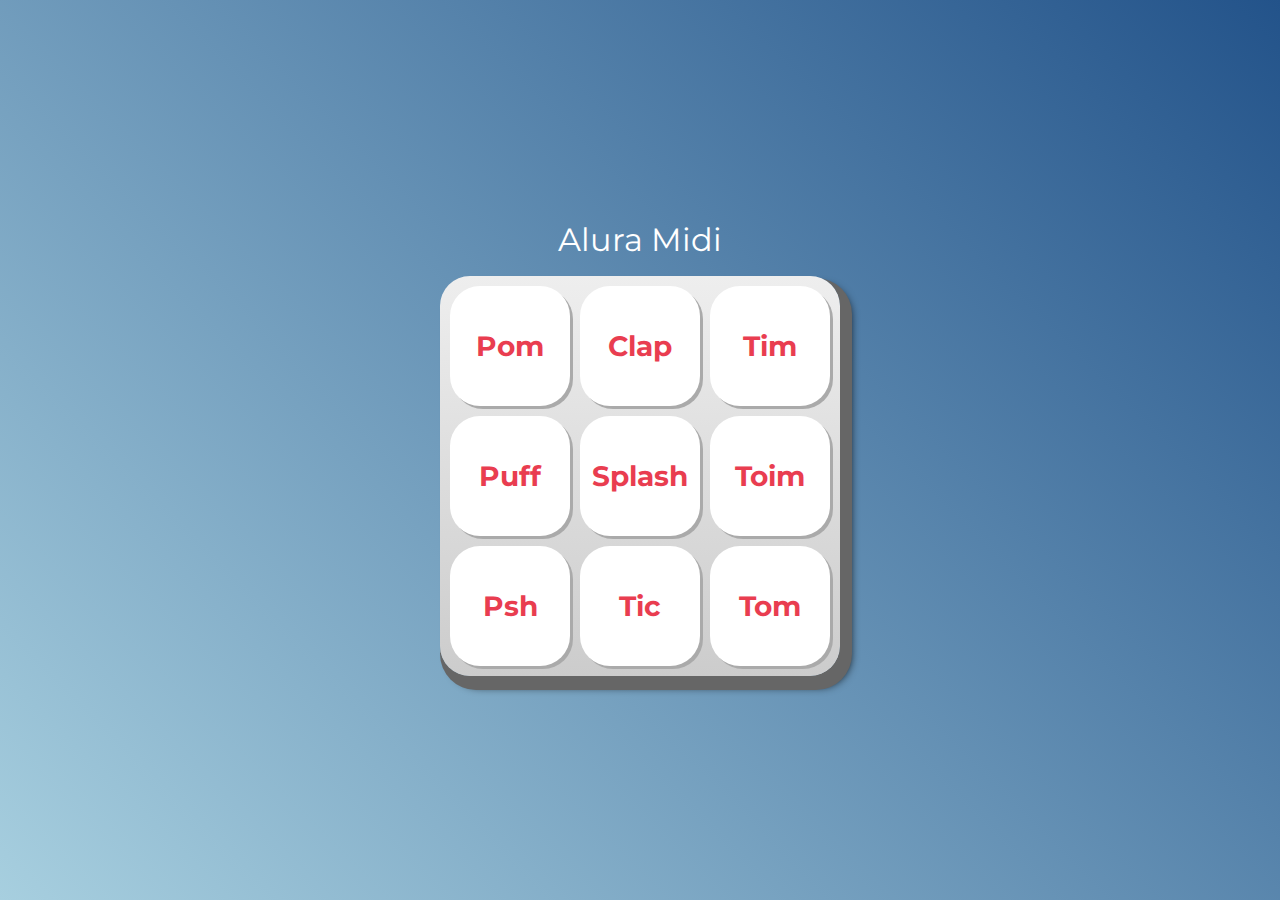
==== aluramidi-curso-aula5/index.html @ 40caa9a8 "Add files via upload" ====
<!DOCTYPE html>
<html lang="pt-BR">
<head>
    <meta charset="UTF-8">
    <meta http-equiv="X-UA-Compatible" content="IE=edge">
    <meta name="viewport" content="width=device-width, initial-scale=1.0">

    <title>Alura MIDI</title>

    <link rel="preconnect" href="https://fonts.googleapis.com">
    <link rel="preconnect" href="https://fonts.gstatic.com" crossorigin>
    <link href="https://fonts.googleapis.com/css2?family=Montserrat:wght@500;600&display=swap" rel="stylesheet">

    <link rel="icon" type="image/png" href="images/bateria.png">
    <link rel="stylesheet" href="css/reset.css">
    <link rel="stylesheet" href="css/estilos.css">

</head>
<body>

    <h1>Alura Midi</h1>

    <section class="teclado">
        <button class="tecla tecla_pom">Pom</button>
        <button class="tecla tecla_clap">Clap</button>
        <button class="tecla tecla_tim">Tim</button>

        <button class="tecla tecla_puff">Puff</button>
        <button class="tecla tecla_splash">Splash</button>
        <button class="tecla tecla_toim">Toim</button>

        <button class="tecla tecla_psh">Psh</button>
        <button class="tecla tecla_tic">Tic</button>
        <button class="tecla tecla_tom">Tom</button>
    </section>

    <audio src="sounds/keyq.wav" id="som_tecla_pom"></audio>
    <audio src="sounds/keyw.wav" id="som_tecla_clap"></audio>
    <audio src="sounds/keye.wav" id="som_tecla_tim"></audio>
    <audio src="sounds/keya.wav" id="som_tecla_puff"></audio>
    <audio src="sounds/keys.wav" id="som_tecla_splash"></audio>
    <audio src="sounds/keyd.wav" id="som_tecla_toim"></audio>
    <audio src="sounds/keyz.wav" id="som_tecla_psh"></audio>
    <audio src="sounds/keyx.wav" id="som_tecla_tic"></audio>
    <audio src="sounds/keyc.wav" id="som_tecla_tom"></audio>

    <script src="main.js"></script>

</body>
</html>
---- aluramidi-curso-aula5/css/estilos.css ----
:root {
  --cinza: #aaa;
  --vermelha: #e93d50;
  --vermelha-escura: #af303f;
  --branca: #fff;
  --luz: rgb(229, 255, 0);
}

body {
  align-items: center;
  background: linear-gradient(45deg, #a7cfdf 0%,#23538a 100%);
  display: flex;
  justify-content: center;
  flex-direction: column;
  font-family: 'Montserrat', sans-serif;
  min-height: 100vh;
}

h1 {
  color: var(--branca);
  margin-bottom: 20px;
  font-size: 2rem;
}

.teclado {
  background: linear-gradient(to bottom, #eeeeee 0%,#cccccc 100%);
  box-shadow: 6px 8px 0 6px #666, 10px 10px 10px #000;
  border-radius: 30px;
  display: grid;
  gap: 10px;
  grid-template-columns: repeat(3, 1fr);
  padding: 10px;
}

.tecla {
  background-color: var(--branca);
  border-radius: 30px;
  box-shadow: 3px 3px 0 var(--cinza);
  color: var(--vermelha);
  cursor: pointer;
  height: 120px;
  font-size: 1.75em;
  font-weight: bold;
  line-height: 120px;
  text-align: center;
  width: 120px;
}

.tecla.ativa,
.tecla:active {
  background-color: var(--vermelha);
  border: 4px solid  var(--vermelha);
  box-shadow: 3px 3px 0 var(--vermelha-escura) inset;
  color: var(--branca);
  outline: none;
}

.tecla.focus,
.tecla:focus {
  outline: none;
  box-shadow: 1px 1px 10px var(--luz);
}

.tecla.ativa:focus,
.tecla:active:focus {
  box-shadow: 3px 3px 0 var(--vermelha-escura) inset, 1px 1px 10px var(--luz);
}
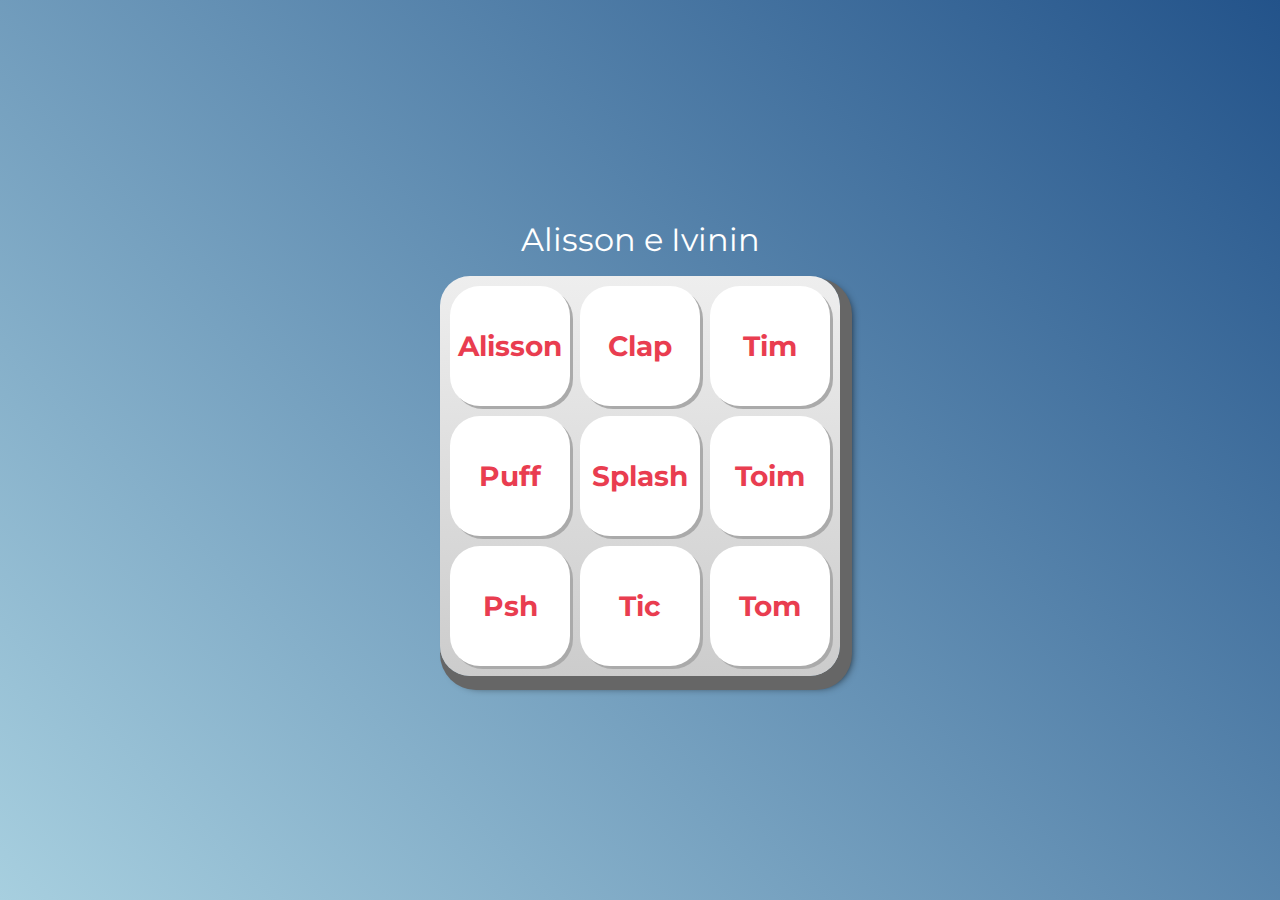
==== commit 5ccb478b: "Add files via upload" ====
--- a/aluramidi-curso-aula5/index.html
+++ b/aluramidi-curso-aula5/index.html
@@ -18,10 +18,10 @@
 </head>
 <body>
 
-    <h1>Alura Midi</h1>
+    <h1>Alisson e Ivinin</h1>
 
     <section class="teclado">
-        <button class="tecla tecla_pom">Pom</button>
+        <button class="tecla tecla_alisson">Alisson</button>
         <button class="tecla tecla_clap">Clap</button>
         <button class="tecla tecla_tim">Tim</button>
 
@@ -34,7 +34,7 @@
         <button class="tecla tecla_tom">Tom</button>
     </section>
 
-    <audio src="sounds/keyq.wav" id="som_tecla_pom"></audio>
+    <audio src="sounds/keyq.wav" id="som_tecla_alisson"></audio>
     <audio src="sounds/keyw.wav" id="som_tecla_clap"></audio>
     <audio src="sounds/keye.wav" id="som_tecla_tim"></audio>
     <audio src="sounds/keya.wav" id="som_tecla_puff"></audio>
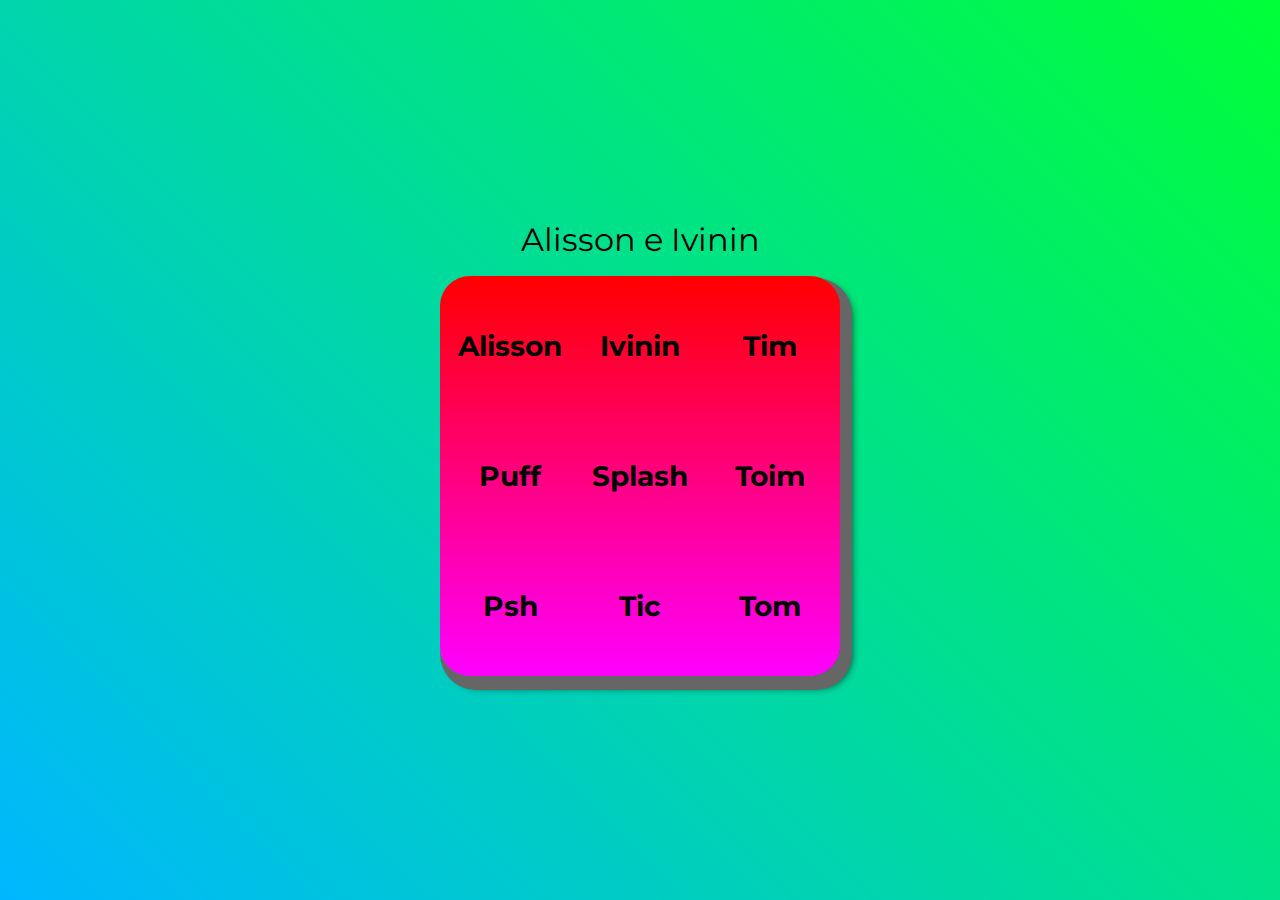
==== commit 111ade3a: "Add files via upload" ====
--- a/aluramidi-curso-aula5/index.html
+++ b/aluramidi-curso-aula5/index.html
@@ -22,7 +22,7 @@
 
     <section class="teclado">
         <button class="tecla tecla_alisson">Alisson</button>
-        <button class="tecla tecla_clap">Clap</button>
+        <button class="tecla tecla_ivinin">Ivinin</button>
         <button class="tecla tecla_tim">Tim</button>
 
         <button class="tecla tecla_puff">Puff</button>
@@ -34,7 +34,7 @@
         <button class="tecla tecla_tom">Tom</button>
     </section>
 
-    <audio src="sounds/keyq.wav" id="som_tecla_alisson"></audio>
+    <audio src="sounds/keyq.wav" id="som_tecla_pom"></audio>
     <audio src="sounds/keyw.wav" id="som_tecla_clap"></audio>
     <audio src="sounds/keye.wav" id="som_tecla_tim"></audio>
     <audio src="sounds/keya.wav" id="som_tecla_puff"></audio>
--- a/aluramidi-curso-aula5/css/estilos.css
+++ b/aluramidi-curso-aula5/css/estilos.css
@@ -1,14 +1,14 @@
 :root {
-  --cinza: #aaa;
-  --vermelha: #e93d50;
-  --vermelha-escura: #af303f;
-  --branca: #fff;
+  --vermelho: #f00000;
+  --azul: #003cff;
+  --vermelha-escura: #8a2929;
+  --rosa: #c526d3;
   --luz: rgb(229, 255, 0);
 }
 
 body {
   align-items: center;
-  background: linear-gradient(45deg, #a7cfdf 0%,#23538a 100%);
+  background: linear-gradient(45deg, #00b7ff 0%,#00ff37 100%);
   display: flex;
   justify-content: center;
   flex-direction: column;
@@ -23,7 +23,7 @@
 }
 
 .teclado {
-  background: linear-gradient(to bottom, #eeeeee 0%,#cccccc 100%);
+  background: linear-gradient(to bottom, #ff0000 0%,#ff00ff 100%);
   box-shadow: 6px 8px 0 6px #666, 10px 10px 10px #000;
   border-radius: 30px;
   display: grid;
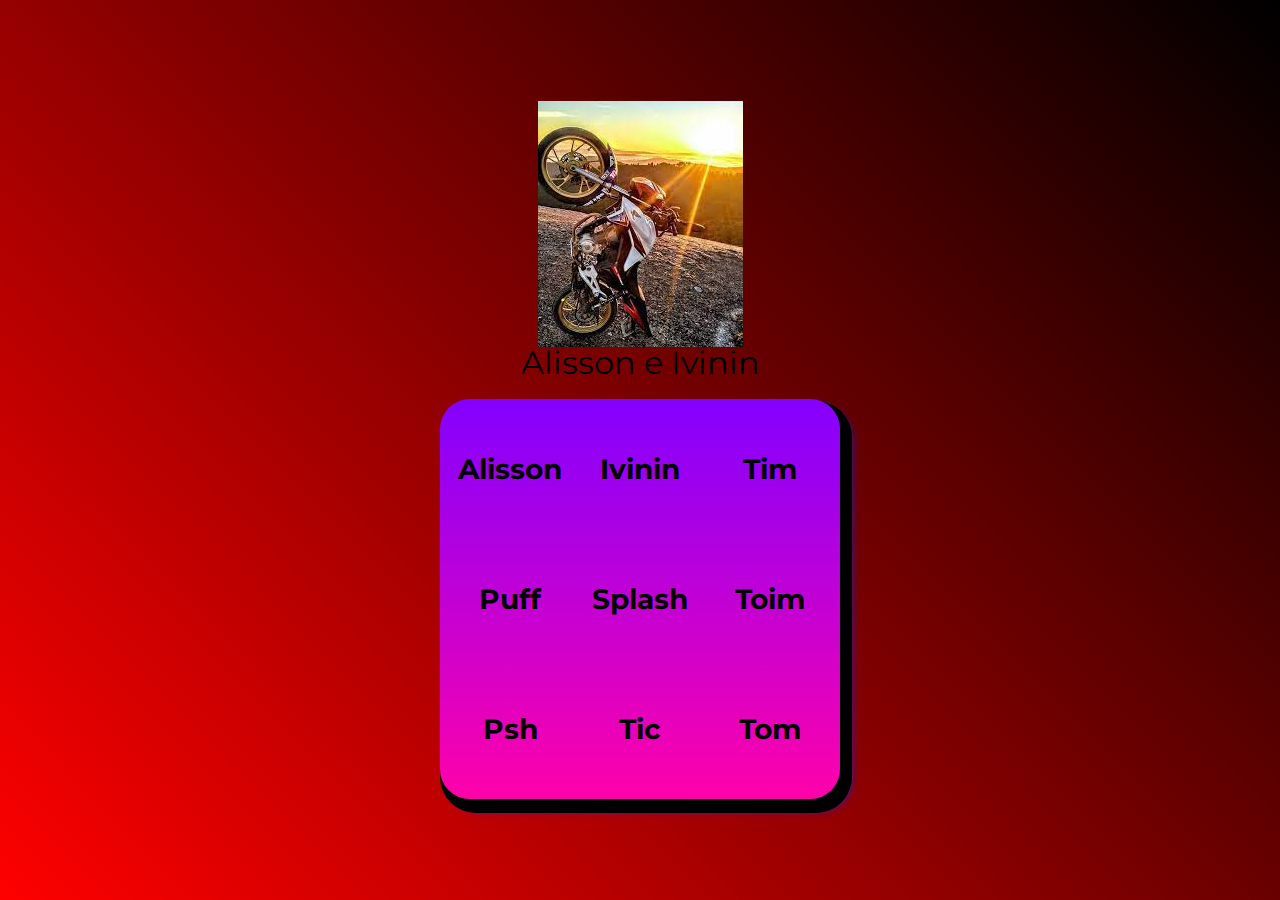
==== commit e344d6f9: "Add files via upload" ====
--- a/aluramidi-curso-aula5/index.html
+++ b/aluramidi-curso-aula5/index.html
@@ -11,13 +11,13 @@
     <link rel="preconnect" href="https://fonts.gstatic.com" crossorigin>
     <link href="https://fonts.googleapis.com/css2?family=Montserrat:wght@500;600&display=swap" rel="stylesheet">
 
-    <link rel="icon" type="image/png" href="images/bateria.png">
+    <link rel="icon" type="image.png" href="images/bateria.png">
     <link rel="stylesheet" href="css/reset.css">
     <link rel="stylesheet" href="css/estilos.css">
 
 </head>
 <body>
-
+<img src="images/download.jpeg" alt="">
     <h1>Alisson e Ivinin</h1>
 
     <section class="teclado">
--- a/aluramidi-curso-aula5/css/estilos.css
+++ b/aluramidi-curso-aula5/css/estilos.css
@@ -8,7 +8,7 @@
 
 body {
   align-items: center;
-  background: linear-gradient(45deg, #00b7ff 0%,#00ff37 100%);
+  background: linear-gradient(45deg, #ff0000 0%,#000000 100%);
   display: flex;
   justify-content: center;
   flex-direction: column;
@@ -23,8 +23,8 @@
 }
 
 .teclado {
-  background: linear-gradient(to bottom, #ff0000 0%,#ff00ff 100%);
-  box-shadow: 6px 8px 0 6px #666, 10px 10px 10px #000;
+  background: linear-gradient(to bottom, #8400ff 0%,#ff01aa 100%);
+  box-shadow: 6px 8px 0 6px #000000, 10px 10px 10px #0026ff;
   border-radius: 30px;
   display: grid;
   gap: 10px;
